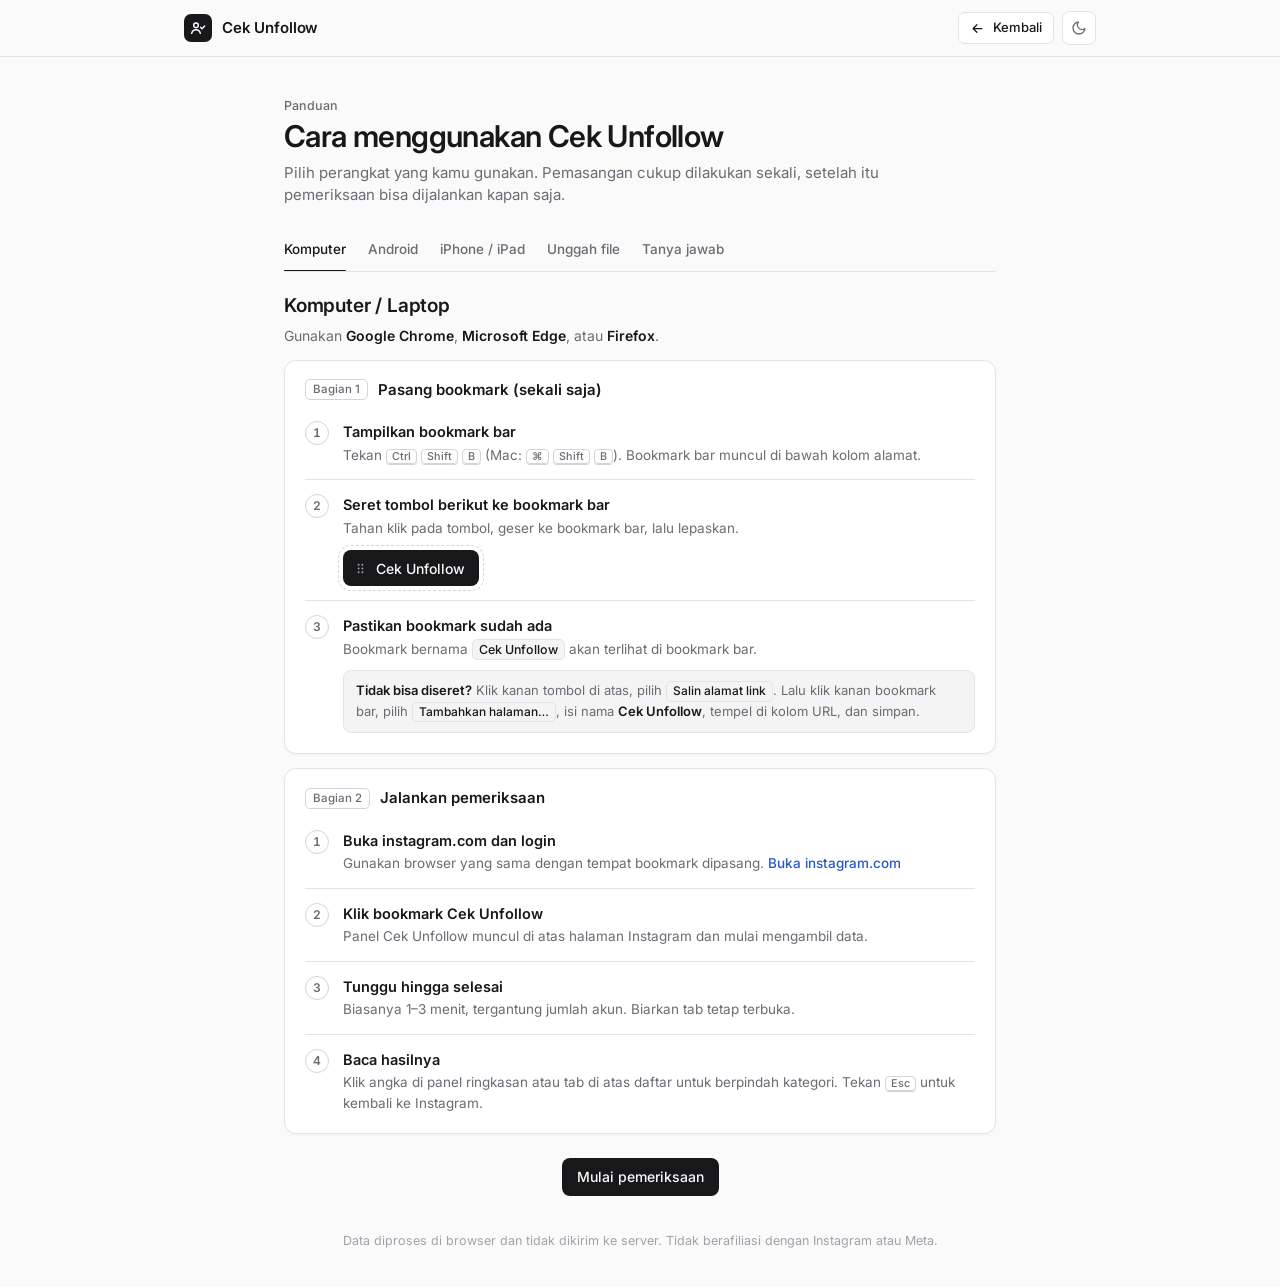
==== tutorial.html @ c87eab3e "Tambah halaman panduan untuk komputer, Android, iPhone, dan tanya jawab" ====
<!doctype html>
<html lang="id">
<head>
  <meta charset="utf-8">
  <meta name="viewport" content="width=device-width, initial-scale=1">
  <title>Panduan Cek Unfollow</title>
  <meta name="description" content="Panduan langkah demi langkah memakai Cek Unfollow di komputer, Android, dan iPhone.">
  <meta name="theme-color" content="#0b0b0c">
  <link rel="icon" href="favicon.svg" type="image/svg+xml">

  <meta property="og:type" content="article">
  <meta property="og:site_name" content="Cek Unfollow">
  <meta property="og:title" content="Panduan Cek Unfollow: komputer, Android, dan iPhone">
  <meta property="og:description" content="Langkah demi langkah memeriksa siapa yang tidak follow balik di Instagram.">
  <meta property="og:url" content="https://haidarhafiz21.github.io/cek-unfollow/tutorial.html">
  <meta property="og:image" content="https://haidarhafiz21.github.io/cek-unfollow/og.png">
  <meta name="twitter:card" content="summary_large_image">

  <link rel="preconnect" href="https://fonts.googleapis.com">
  <link rel="preconnect" href="https://fonts.gstatic.com" crossorigin>
  <link href="https://fonts.googleapis.com/css2?family=Inter:wght@400;500;600&display=swap" rel="stylesheet">
  <link rel="stylesheet" href="styles.css">
  <script src="cekunfollow.js" defer></script>
  <script src="tutorial.js" defer></script>
</head>
<body>
  <header class="topbar">
    <div class="container topbar-inner">
      <a class="brand" href="./">
        <span class="brand-mark" aria-hidden="true">
          <svg viewBox="0 0 24 24" fill="none" stroke="currentColor" stroke-width="2.2" stroke-linecap="round" stroke-linejoin="round"><circle cx="9" cy="8" r="3.5"/><path d="M2.5 20c.8-3.6 3.3-5.5 6.5-5.5s5.7 1.9 6.5 5.5"/><path d="M16 11l2 2 4-4"/></svg>
        </span>
        <span>Cek Unfollow</span>
      </a>
      <div class="topbar-actions">
        <a class="btn ghost sm" href="./">
          <svg viewBox="0 0 24 24" fill="none" stroke="currentColor" stroke-width="2" stroke-linecap="round" stroke-linejoin="round"><path d="M19 12H5M11 6l-6 6 6 6"/></svg>
          <span>Kembali</span>
        </a>
        <button id="themeBtn" class="icon-btn" aria-label="Ganti tema terang/gelap" title="Ganti tema">
          <svg class="icon-moon" viewBox="0 0 24 24" fill="none" stroke="currentColor" stroke-width="2" stroke-linecap="round" stroke-linejoin="round"><path d="M21 12.8A9 9 0 1 1 11.2 3a7 7 0 0 0 9.8 9.8z"/></svg>
          <svg class="icon-sun" viewBox="0 0 24 24" fill="none" stroke="currentColor" stroke-width="2" stroke-linecap="round" stroke-linejoin="round"><circle cx="12" cy="12" r="4"/><path d="M12 2v2M12 20v2M4.9 4.9l1.4 1.4M17.7 17.7l1.4 1.4M2 12h2M20 12h2M4.9 19.1l1.4-1.4M17.7 6.3l1.4-1.4"/></svg>
        </button>
      </div>
    </div>
  </header>

  <main class="container doc">
    <div class="doc-head">
      <p class="eyebrow">Panduan</p>
      <h1>Cara menggunakan Cek Unfollow</h1>
      <p class="lead">Pilih perangkat yang kamu gunakan. Pemasangan cukup dilakukan sekali, setelah itu pemeriksaan bisa dijalankan kapan saja.</p>
    </div>

    <nav class="doc-tabs" role="tablist" aria-label="Pilih perangkat">
      <a href="#komputer" class="doc-tab" data-tab="komputer" role="tab">Komputer</a>
      <a href="#android" class="doc-tab" data-tab="android" role="tab">Android</a>
      <a href="#iphone" class="doc-tab" data-tab="iphone" role="tab">iPhone / iPad</a>
      <a href="#file" class="doc-tab" data-tab="file" role="tab">Unggah file</a>
      <a href="#faq" class="doc-tab" data-tab="faq" role="tab">Tanya jawab</a>
    </nav>

    <!-- ================= KOMPUTER ================= -->
    <section class="doc-section" id="sec-komputer" data-sec="komputer">
      <div class="doc-intro">
        <h2>Komputer / Laptop</h2>
        <p>Gunakan <b>Google Chrome</b>, <b>Microsoft Edge</b>, atau <b>Firefox</b>.</p>
      </div>

      <div class="card doc-card">
        <h3><span class="tag-step">Bagian 1</span> Pasang bookmark (sekali saja)</h3>
        <ol class="doc-steps">
          <li>
            <strong>Tampilkan bookmark bar</strong>
            <p>Tekan <kbd>Ctrl</kbd> <kbd>Shift</kbd> <kbd>B</kbd> (Mac: <kbd>⌘</kbd> <kbd>Shift</kbd> <kbd>B</kbd>). Bookmark bar muncul di bawah kolom alamat.</p>
          </li>
          <li>
            <strong>Seret tombol berikut ke bookmark bar</strong>
            <p>Tahan klik pada tombol, geser ke bookmark bar, lalu lepaskan.</p>
            <a id="bookmarklet" class="bm-btn" href="#" title="Seret ke bookmark bar">
              <svg viewBox="0 0 24 24" fill="currentColor" aria-hidden="true"><circle cx="9" cy="6" r="1.6"/><circle cx="15" cy="6" r="1.6"/><circle cx="9" cy="12" r="1.6"/><circle cx="15" cy="12" r="1.6"/><circle cx="9" cy="18" r="1.6"/><circle cx="15" cy="18" r="1.6"/></svg>
              Cek Unfollow
            </a>
          </li>
          <li>
            <strong>Pastikan bookmark sudah ada</strong>
            <p>Bookmark bernama <span class="ui">Cek Unfollow</span> akan terlihat di bookmark bar.</p>
            <div class="tip"><b>Tidak bisa diseret?</b> Klik kanan tombol di atas, pilih <span class="ui">Salin alamat link</span>. Lalu klik kanan bookmark bar, pilih <span class="ui">Tambahkan halaman…</span>, isi nama <b>Cek Unfollow</b>, tempel di kolom URL, dan simpan.</div>
          </li>
        </ol>
      </div>

      <div class="card doc-card">
        <h3><span class="tag-step">Bagian 2</span> Jalankan pemeriksaan</h3>
        <ol class="doc-steps">
          <li>
            <strong>Buka instagram.com dan login</strong>
            <p>Gunakan browser yang sama dengan tempat bookmark dipasang. <a class="inline-link" href="https://www.instagram.com/" target="_blank" rel="noopener">Buka instagram.com</a></p>
          </li>
          <li>
            <strong>Klik bookmark Cek Unfollow</strong>
            <p>Panel Cek Unfollow muncul di atas halaman Instagram dan mulai mengambil data.</p>
          </li>
          <li>
            <strong>Tunggu hingga selesai</strong>
            <p>Biasanya 1–3 menit, tergantung jumlah akun. Biarkan tab tetap terbuka.</p>
          </li>
          <li>
            <strong>Baca hasilnya</strong>
            <p>Klik angka di panel ringkasan atau tab di atas daftar untuk berpindah kategori. Tekan <kbd>Esc</kbd> untuk kembali ke Instagram.</p>
          </li>
        </ol>
      </div>
    </section>

    <!-- ================= ANDROID ================= -->
    <section class="doc-section" id="sec-android" data-sec="android" hidden>
      <div class="doc-intro">
        <h2>Android</h2>
        <p>Gunakan browser <b>Google Chrome</b>. Cara ini tidak dapat dijalankan dari aplikasi Instagram.</p>
      </div>

      <div class="card doc-card">
        <h3><span class="tag-step">Bagian 1</span> Pasang bookmark (sekali saja)</h3>
        <ol class="doc-steps">
          <li>
            <strong>Buka halaman ini di Chrome</strong>
            <p>Jika halaman dibuka dari WhatsApp atau Instagram, ketuk <span class="ui">⋮</span> lalu <span class="ui">Buka di Chrome</span>.</p>
          </li>
          <li>
            <strong>Salin kode bookmark</strong>
            <p>Ketuk tombol berikut. Kode akan tersalin otomatis.</p>
            <button class="btn primary sm copy-bm">Salin kode bookmark</button>
          </li>
          <li>
            <strong>Simpan halaman ini sebagai bookmark</strong>
            <p>Ketuk <span class="ui">⋮</span> di pojok kanan atas, lalu ketuk ikon bintang <span class="ui">☆</span>.</p>
          </li>
          <li>
            <strong>Buka pengaturan bookmark</strong>
            <p>Di bagian bawah layar muncul notifikasi <i>Bookmark disimpan</i>. Ketuk <span class="ui">Edit</span>.</p>
            <div class="tip"><b>Notifikasi terlewat?</b> Ketuk <span class="ui">⋮</span>, pilih <span class="ui">Bookmark</span>, cari bookmark tersebut, tekan lama, lalu pilih <span class="ui">Edit</span>.</div>
          </li>
          <li>
            <strong>Ubah nama dan alamat</strong>
            <p>Ganti <b>Nama</b> menjadi <span class="ui">Cek Unfollow</span>. Hapus seluruh isi kolom <b>URL</b>, tekan lama, lalu pilih <span class="ui">Tempel</span>.</p>
          </li>
          <li>
            <strong>Simpan</strong>
            <p>Ketuk tombol kembali <span class="ui">←</span>. Perubahan tersimpan otomatis.</p>
          </li>
        </ol>
      </div>

      <div class="card doc-card">
        <h3><span class="tag-step">Bagian 2</span> Jalankan pemeriksaan</h3>
        <ol class="doc-steps">
          <li>
            <strong>Buka instagram.com di Chrome dan login</strong>
            <p>Jika diminta membuka aplikasi, pilih tetap di browser. <a class="inline-link" href="https://www.instagram.com/" target="_blank" rel="noopener">Buka instagram.com</a></p>
          </li>
          <li>
            <strong>Ketik nama bookmark di kolom alamat</strong>
            <p>Ketuk kolom alamat, lalu ketik <span class="ui">Cek Unfollow</span>.</p>
          </li>
          <li>
            <strong>Ketuk bookmark pada daftar saran</strong>
            <p>Pilih saran yang memiliki ikon bintang <span class="ui">☆</span>.</p>
            <div class="tip warn"><b>Jangan tekan Enter.</b> Menekan Enter akan membuka pencarian Google, bukan menjalankan bookmark.</div>
          </li>
          <li>
            <strong>Tunggu hingga selesai</strong>
            <p>Biasanya 1–3 menit. Jangan berpindah aplikasi agar proses tidak terhenti.</p>
          </li>
        </ol>
      </div>
    </section>

    <!-- ================= IPHONE ================= -->
    <section class="doc-section" id="sec-iphone" data-sec="iphone" hidden>
      <div class="doc-intro">
        <h2>iPhone / iPad</h2>
        <p>Gunakan browser <b>Safari</b>. Cara ini tidak dapat dijalankan dari aplikasi Instagram.</p>
      </div>

      <div class="card doc-card">
        <h3><span class="tag-step">Bagian 1</span> Pasang penanda (sekali saja)</h3>
        <ol class="doc-steps">
          <li>
            <strong>Buka halaman ini di Safari</strong>
            <p>Jika halaman dibuka dari WhatsApp atau Instagram, pilih <span class="ui">Buka di Safari</span>.</p>
          </li>
          <li>
            <strong>Salin kode bookmark</strong>
            <p>Ketuk tombol berikut. Kode akan tersalin otomatis.</p>
            <button class="btn primary sm copy-bm">Salin kode bookmark</button>
          </li>
          <li>
            <strong>Simpan halaman ini sebagai penanda</strong>
            <p>Ketuk ikon <span class="ui">Bagikan</span> (kotak dengan panah ke atas), pilih <span class="ui">Tambah Penanda</span>, lalu ketuk <span class="ui">Simpan</span>.</p>
          </li>
          <li>
            <strong>Buka daftar penanda</strong>
            <p>Ketuk ikon buku <span class="ui">Penanda</span>. Pada iOS terbaru, ikon ini ada di menu <span class="ui">⋯</span>.</p>
          </li>
          <li>
            <strong>Edit penanda</strong>
            <p>Ketuk <span class="ui">Edit</span> di pojok bawah, lalu ketuk penanda yang baru disimpan.</p>
          </li>
          <li>
            <strong>Ubah judul dan alamat</strong>
            <p>Ganti judul menjadi <span class="ui">Cek Unfollow</span>. Hapus alamatnya dengan tombol <span class="ui">ⓧ</span>, tekan lama kolom alamat, lalu pilih <span class="ui">Tempel</span>.</p>
          </li>
          <li>
            <strong>Simpan</strong>
            <p>Ketuk <span class="ui">Selesai</span>.</p>
          </li>
        </ol>
      </div>

      <div class="card doc-card">
        <h3><span class="tag-step">Bagian 2</span> Jalankan pemeriksaan</h3>
        <ol class="doc-steps">
          <li>
            <strong>Buka instagram.com di Safari dan login</strong>
            <p>Jika diminta membuka aplikasi, pilih tetap di browser. <a class="inline-link" href="https://www.instagram.com/" target="_blank" rel="noopener">Buka instagram.com</a></p>
          </li>
          <li>
            <strong>Buka Penanda dan ketuk Cek Unfollow</strong>
            <p>Panel Cek Unfollow muncul di atas halaman Instagram dan mulai mengambil data.</p>
          </li>
          <li>
            <strong>Tunggu hingga selesai</strong>
            <p>Biasanya 1–3 menit. Jangan berpindah aplikasi agar proses tidak terhenti.</p>
          </li>
        </ol>
      </div>
    </section>

    <!-- ================= UNGGAH FILE ================= -->
    <section class="doc-section" id="sec-file" data-sec="file" hidden>
      <div class="doc-intro">
        <h2>Unggah file ekspor Instagram</h2>
        <p>Cara resmi dari Instagram dan dapat dipakai di semua perangkat, termasuk HP. Prosesnya lebih lama karena perlu menunggu file dari Instagram.</p>
      </div>

      <div class="card doc-card">
        <h3><span class="tag-step">Bagian 1</span> Minta data dari Instagram</h3>
        <ol class="doc-steps">
          <li>
            <strong>Buka Pusat Akun</strong>
            <p>Di aplikasi Instagram: <span class="ui">Profil</span> → menu <span class="ui">☰</span> → <span class="ui">Pusat Akun</span>.</p>
          </li>
          <li>
            <strong>Pilih ekspor informasi</strong>
            <p><span class="ui">Informasi dan izin Anda</span> → <span class="ui">Ekspor informasi Anda</span> → <span class="ui">Buat ekspor</span>, lalu pilih akun.</p>
          </li>
          <li>
            <strong>Ekspor ke perangkat</strong>
            <p>Pilih <span class="ui">Ekspor ke perangkat</span>.</p>
          </li>
          <li>
            <strong>Atur isi ekspor</strong>
            <p>Di <span class="ui">Sesuaikan informasi</span>, pilih hanya <b>Pengikut dan mengikuti</b>. Atur <b>Rentang tanggal</b> ke <span class="ui">Sepanjang waktu</span> dan <b>Format</b> ke <span class="ui">JSON</span>.</p>
            <div class="tip warn"><b>Format harus JSON.</b> Jika memilih HTML, file tetap dapat dibaca, tetapi tanggal mengikuti mungkin tidak tampil.</div>
          </li>
          <li>
            <strong>Mulai ekspor</strong>
            <p>Ketuk <span class="ui">Mulai ekspor</span>. Instagram akan mengirim notifikasi atau email saat file siap, biasanya dalam beberapa menit hingga beberapa jam.</p>
          </li>
          <li>
            <strong>Unduh file</strong>
            <p>Buka notifikasi atau email tersebut, lalu unduh file ZIP-nya.</p>
          </li>
        </ol>
      </div>

      <div class="card doc-card">
        <h3><span class="tag-step">Bagian 2</span> Unggah ke Cek Unfollow</h3>
        <ol class="doc-steps">
          <li>
            <strong>Buka halaman Cek Unfollow</strong>
            <p><a class="inline-link" href="./">Buka halaman utama</a>, lalu pilih tab <span class="ui">Unggah file</span>.</p>
          </li>
          <li>
            <strong>Pilih file ZIP</strong>
            <p>Ketuk area unggah dan pilih file ZIP yang sudah diunduh. File tidak perlu diekstrak.</p>
          </li>
          <li>
            <strong>Hasil langsung tampil</strong>
            <p>Simpan file ekspor berikutnya di lain waktu dan unggah kembali untuk melihat siapa yang berhenti mengikuti.</p>
          </li>
        </ol>
      </div>
    </section>

    <!-- ================= TANYA JAWAB ================= -->
    <section class="doc-section" id="sec-faq" data-sec="faq" hidden>
      <div class="doc-intro">
        <h2>Tanya jawab</h2>
        <p>Masalah yang sering ditemui dan cara mengatasinya.</p>
      </div>

      <div class="card faq">
        <details>
          <summary>Apakah aman? Apakah password saya diminta?</summary>
          <p>Password tidak pernah diminta. Script berjalan di browser kamu sendiri menggunakan sesi Instagram yang sudah login, dan tidak mengirim data ke server lain. Kode sumbernya terbuka dan dapat diperiksa di <a class="inline-link" href="https://github.com/haidarhafiz21/cek-unfollow" target="_blank" rel="noopener">GitHub</a>.</p>
        </details>
        <details>
          <summary>Muncul pesan "Belum login"</summary>
          <p>Login terlebih dahulu ke instagram.com di browser yang sama, lalu jalankan bookmark kembali. Login di aplikasi Instagram tidak berlaku untuk browser.</p>
        </details>
        <details>
          <summary>Muncul pesan "Instagram membatasi permintaan"</summary>
          <p>Instagram membatasi sementara karena terlalu banyak permintaan. Tunggu sekitar 1–2 jam sebelum mencoba lagi. Gunakan pemeriksaan secukupnya, maksimal 1–2 kali sehari.</p>
        </details>
        <details>
          <summary>Bookmark tidak muncul saat mengetik di Android</summary>
          <p>Pastikan nama bookmark sudah diubah menjadi <b>Cek Unfollow</b>. Coba ketik sebagian saja, misalnya <b>Cek Un</b>, lalu gulir daftar saran untuk mencari item berikon bintang.</p>
        </details>
        <details>
          <summary>Kode tidak bisa ditempel atau bookmark tidak tersimpan</summary>
          <p>Beberapa browser di HP membatasi panjang alamat bookmark. Jika langkah pemasangan tidak berhasil, gunakan cara <a class="inline-link" href="#file">Unggah file</a> yang dapat dipakai di semua perangkat.</p>
        </details>
        <details>
          <summary>Tidak terjadi apa-apa saat bookmark diklik</summary>
          <p>Pastikan halaman yang sedang terbuka adalah instagram.com. Jika bookmark dipasang sebelum pembaruan terakhir, hapus bookmark lama lalu pasang ulang dari halaman ini.</p>
        </details>
        <details>
          <summary>Kenapa daftar "Berhenti mengikuti" masih kosong?</summary>
          <p>Daftar ini terisi mulai pemeriksaan kedua. Hasil setiap pemeriksaan disimpan di browser, lalu dibandingkan dengan pemeriksaan berikutnya. Gunakan browser yang sama setiap kali memeriksa.</p>
        </details>
        <details>
          <summary>Bisakah dijalankan dari aplikasi Instagram?</summary>
          <p>Tidak. Aplikasi Instagram tidak mendukung bookmark. Gunakan instagram.com di Chrome atau Safari, atau gunakan cara Unggah file.</p>
        </details>
        <details>
          <summary>Jumlah akun di hasil sedikit berbeda dengan di profil</summary>
          <p>Instagram terkadang tidak mengirim seluruh daftar, dan akun yang dinonaktifkan tidak ikut terhitung. Jika selisihnya besar, jalankan Cek ulang beberapa saat kemudian.</p>
        </details>
      </div>
    </section>

    <div class="doc-foot">
      <a class="btn primary" href="./">Mulai pemeriksaan</a>
    </div>
  </main>

  <footer class="footer container">
    <p>Data diproses di browser dan tidak dikirim ke server. Tidak berafiliasi dengan Instagram atau Meta.</p>
  </footer>

  <div id="toast" class="toast" role="status" aria-live="polite"></div>
</body>
</html>
---- styles.css ----
/* ============ Tokens ============ */
:root {
  --bg: #fafafa;
  --surface: #ffffff;
  --surface-2: #f4f4f5;
  --surface-3: #e9e9ec;
  --text: #18181b;
  --muted: #6b6b74;
  --faint: #a1a1aa;
  --border: #e4e4e7;
  --border-strong: #d4d4d8;
  --shadow: 0 1px 2px rgba(16, 16, 20, .04);

  --primary: #18181b;
  --primary-hover: #2e2e33;
  --primary-fg: #fafafa;
  --link: #2459c9;
  --focus: #2459c9;
  --focus-ring: rgba(36, 89, 201, .18);

  --red: #c53030;    --red-bg: rgba(197, 48, 48, .08);
  --green: #1f7a4d;  --green-bg: rgba(31, 122, 77, .09);
  --blue: #2459c9;   --blue-bg: rgba(36, 89, 201, .08);
  --amber: #a15c07;  --amber-bg: rgba(161, 92, 7, .09);

  --av-s: 22%; --av-l: 91%; --av-fg: 32%;
  color-scheme: light;
}

@media (prefers-color-scheme: dark) {
  :root:not([data-theme="light"]) {
    --bg: #0b0b0c;
    --surface: #131315;
    --surface-2: #1b1b1e;
    --surface-3: #26262a;
    --text: #ececee;
    --muted: #9a9aa3;
    --faint: #66666e;
    --border: #26262a;
    --border-strong: #35353a;
    --shadow: none;
    --primary: #ececee;
    --primary-hover: #d6d6da;
    --primary-fg: #131315;
    --link: #7ea3ee;
    --focus: #7ea3ee;
    --focus-ring: rgba(126, 163, 238, .22);
    --red: #e57373;    --red-bg: rgba(229, 115, 115, .1);
    --green: #5fbf8a;  --green-bg: rgba(95, 191, 138, .1);
    --blue: #7ea3ee;   --blue-bg: rgba(126, 163, 238, .1);
    --amber: #d9a24a;  --amber-bg: rgba(217, 162, 74, .1);
    --av-s: 14%; --av-l: 22%; --av-fg: 78%;
    color-scheme: dark;
  }
}
:root[data-theme="dark"] {
  --bg: #0b0b0c;
  --surface: #131315;
  --surface-2: #1b1b1e;
  --surface-3: #26262a;
  --text: #ececee;
  --muted: #9a9aa3;
  --faint: #66666e;
  --border: #26262a;
  --border-strong: #35353a;
  --shadow: none;
  --primary: #ececee;
  --primary-hover: #d6d6da;
  --primary-fg: #131315;
  --link: #7ea3ee;
  --focus: #7ea3ee;
  --focus-ring: rgba(126, 163, 238, .22);
  --red: #e57373;    --red-bg: rgba(229, 115, 115, .1);
  --green: #5fbf8a;  --green-bg: rgba(95, 191, 138, .1);
  --blue: #7ea3ee;   --blue-bg: rgba(126, 163, 238, .1);
  --amber: #d9a24a;  --amber-bg: rgba(217, 162, 74, .1);
  --av-s: 14%; --av-l: 22%; --av-fg: 78%;
  color-scheme: dark;
}

/* ============ Base ============ */
*, *::before, *::after { box-sizing: border-box; }
html { -webkit-text-size-adjust: 100%; }
body {
  margin: 0;
  min-height: 100vh;
  background: var(--bg);
  color: var(--text);
  font-family: "Inter", ui-sans-serif, system-ui, -apple-system, "Segoe UI", Roboto, sans-serif;
  font-size: 14px;
  line-height: 1.5;
  -webkit-font-smoothing: antialiased;
  overflow-x: hidden;
}
svg { display: block; }
button, input, select, textarea { font: inherit; color: inherit; }
button { cursor: pointer; }
a { color: inherit; }
[hidden] { display: none !important; }
code {
  font-family: ui-monospace, SFMono-Regular, Menlo, Consolas, monospace;
  font-size: .85em;
  background: var(--surface-2);
  border: 1px solid var(--border);
  padding: .05em .35em;
  border-radius: 4px;
}
kbd {
  font-family: inherit; font-size: .8em; font-weight: 500;
  padding: 0 5px; border-radius: 4px;
  background: var(--surface); border: 1px solid var(--border-strong);
  box-shadow: 0 1px 0 var(--border-strong);
}
:focus-visible { outline: 2px solid var(--focus); outline-offset: 2px; }

.container { width: 100%; max-width: 960px; margin: 0 auto; padding: 0 16px; }
@media (min-width: 640px) { .container { padding: 0 24px; } }
.muted { color: var(--muted); }

/* ============ Topbar ============ */
.topbar {
  position: sticky; top: 0; z-index: 20;
  background: var(--bg);
  border-bottom: 1px solid var(--border);
}
.topbar-inner { display: flex; align-items: center; justify-content: space-between; height: 56px; }
.brand { display: flex; align-items: center; gap: 10px; text-decoration: none; font-weight: 600; font-size: 15px; letter-spacing: -.01em; }
.brand-mark {
  width: 28px; height: 28px; border-radius: 7px;
  display: grid; place-items: center;
  background: var(--primary); color: var(--primary-fg);
}
.brand-mark svg { width: 16px; height: 16px; }
.topbar-actions { display: flex; align-items: center; gap: 8px; }

.icon-btn {
  width: 34px; height: 34px; border-radius: 8px;
  display: grid; place-items: center;
  border: 1px solid var(--border); background: var(--surface); color: var(--muted);
  transition: color .15s, border-color .15s;
}
.icon-btn:hover { color: var(--text); border-color: var(--border-strong); }
.icon-btn svg { width: 16px; height: 16px; }
.icon-sun { display: none; }
:root[data-theme="dark"] .icon-sun { display: block; }
:root[data-theme="dark"] .icon-moon { display: none; }
@media (prefers-color-scheme: dark) {
  :root:not([data-theme="light"]) .icon-sun { display: block; }
  :root:not([data-theme="light"]) .icon-moon { display: none; }
}

/* ============ Buttons ============ */
.btn {
  display: inline-flex; align-items: center; justify-content: center; gap: 8px;
  height: 38px; padding: 0 14px; border-radius: 8px;
  border: 1px solid transparent; font-weight: 500; font-size: 14px;
  white-space: nowrap; text-decoration: none;
  transition: background-color .15s, border-color .15s, color .15s;
}
.btn svg { width: 16px; height: 16px; flex: none; }
.btn.sm { height: 32px; padding: 0 11px; font-size: 13px; border-radius: 7px; }
.btn.sm svg { width: 15px; height: 15px; }
.btn.block { width: 100%; }
.btn.primary { background: var(--primary); color: var(--primary-fg); }
.btn.primary:hover { background: var(--primary-hover); }
.btn.ghost { background: var(--surface); border-color: var(--border); color: var(--text); }
.btn.ghost:hover { background: var(--surface-2); border-color: var(--border-strong); }
.link-btn { background: none; border: 0; padding: 0; font-weight: 500; color: var(--link); }
.link-btn:hover { text-decoration: underline; text-underline-offset: 3px; }

/* ============ Card ============ */
.card {
  background: var(--surface);
  border: 1px solid var(--border);
  border-radius: 12px;
  box-shadow: var(--shadow);
}
.view { animation: fade .2s ease both; }
@keyframes fade { from { opacity: 0; } to { opacity: 1; } }

/* ============ Landing ============ */
.hero { max-width: 600px; margin: 56px auto 28px; text-align: center; }
.hero h1 {
  font-size: clamp(26px, 4.4vw, 34px);
  line-height: 1.2; letter-spacing: -.025em; font-weight: 600;
  margin: 0 0 10px;
}
.lead { margin: 0 auto; max-width: 520px; color: var(--muted); font-size: 15px; }

.panel { max-width: 600px; margin: 0 auto; padding: 20px; }
@media (max-width: 480px) { .panel { padding: 16px; } }

.seg {
  position: relative; display: grid; grid-template-columns: repeat(3, 1fr);
  padding: 3px; margin-bottom: 18px;
  background: var(--surface-2); border: 1px solid var(--border); border-radius: 9px;
}
.seg-btn {
  position: relative; z-index: 1;
  height: 30px; border: 0; background: none; border-radius: 6px;
  font-size: 13.5px; font-weight: 500; color: var(--muted);
  transition: color .15s;
}
.seg-btn:hover, .seg-btn.active { color: var(--text); }
.seg-indicator {
  position: absolute; top: 3px; bottom: 3px; left: 3px; width: calc((100% - 6px) / 3);
  background: var(--surface); border-radius: 6px;
  box-shadow: 0 1px 2px rgba(0, 0, 0, .06), 0 0 0 1px var(--border);
  transition: transform .2s ease;
}
.seg[data-mode="file"] .seg-indicator { transform: translateX(100%); }
.seg[data-mode="paste"] .seg-indicator { transform: translateX(200%); }

/* Mode langsung */
.quick-steps { list-style: none; margin: 0; padding: 0; }
.quick-steps li { display: flex; gap: 14px; padding: 14px 0; border-top: 1px solid var(--border); }
.quick-steps li:first-child { border-top: 0; padding-top: 2px; }
.qs-num {
  width: 24px; height: 24px; flex: none; margin-top: 1px; border-radius: 50%;
  display: grid; place-items: center;
  border: 1px solid var(--border-strong);
  font-size: 12px; font-weight: 600; color: var(--muted);
  font-variant-numeric: tabular-nums;
}
.qs-body { display: flex; flex-direction: column; gap: 2px; min-width: 0; }
.qs-body strong { font-size: 14.5px; font-weight: 600; }
.qs-body > span { color: var(--muted); font-size: 13.5px; }
.inline-link { color: var(--link); font-weight: 500; text-decoration: none; white-space: nowrap; }
.inline-link:hover { text-decoration: underline; text-underline-offset: 3px; }
.bm-btn {
  align-self: flex-start; margin-top: 12px;
  display: inline-flex; align-items: center; gap: 8px;
  height: 36px; padding: 0 14px 0 10px; border-radius: 8px;
  background: var(--primary); color: var(--primary-fg);
  text-decoration: none; font-weight: 500; font-size: 14px;
  outline: 1px dashed var(--border-strong); outline-offset: 4px;
  cursor: grab; user-select: none;
}
.bm-btn:hover { background: var(--primary-hover); }
.bm-btn:active { cursor: grabbing; }
.bm-btn svg { width: 15px; height: 15px; opacity: .6; }

.device-tabs { display: flex; gap: 6px; flex-wrap: wrap; margin-bottom: 14px; }
.dev-btn {
  height: 28px; padding: 0 10px; border-radius: 6px;
  border: 1px solid var(--border); background: var(--surface);
  font-size: 12.5px; font-weight: 500; color: var(--muted);
  transition: color .15s, border-color .15s, background-color .15s;
}
.dev-btn:hover { color: var(--text); border-color: var(--border-strong); }
.dev-btn.active { color: var(--text); background: var(--surface-2); border-color: var(--border-strong); }
.qs-body b { color: var(--text); font-weight: 600; }
.copy-bm { align-self: flex-start; margin-top: 10px; }
.mobile-alt { margin: 12px 0 0; font-size: 13px; color: var(--muted); }
.mobile-alt .link-btn { font-size: 13px; }

.inapp {
  display: flex; gap: 10px; align-items: flex-start;
  margin: 20px 0 0; padding: 12px 14px; border-radius: 10px;
  background: var(--amber-bg); border: 1px solid var(--border);
}
.inapp svg { width: 16px; height: 16px; flex: none; color: var(--amber); margin-top: 2px; }
.inapp p { margin: 0; font-size: 13.5px; color: var(--text); }

@media (max-width: 480px) {
  #shareBtn span, #resetBtn span { display: none; }
  #shareBtn, #resetBtn { width: 34px; padding: 0; }
  .hero { margin-top: 32px; }
}

.direct-actions { display: flex; margin: 6px 0 0; padding-top: 16px; border-top: 1px solid var(--border); }
.direct-actions .btn { width: 100%; }
@media (min-width: 560px) { .direct-actions .btn { width: auto; } }

.console-alt {
  margin-top: 12px; border: 1px solid var(--border); border-radius: 8px;
  font-size: 13.5px; color: var(--muted);
}
.console-alt summary { cursor: pointer; padding: 10px 12px; font-weight: 500; color: var(--text); }
.console-alt[open] summary { border-bottom: 1px solid var(--border); }
.console-alt ol { margin: 0; padding: 12px 16px 12px 32px; display: grid; gap: 4px; }
.console-alt b { color: var(--text); font-weight: 600; }
.console-alt .btn { margin: 0 12px 12px; }

.note {
  display: flex; gap: 10px; align-items: flex-start;
  margin-top: 12px; padding: 12px; border-radius: 8px;
  background: var(--surface-2); border: 1px solid var(--border);
}
.note svg { width: 16px; height: 16px; flex: none; color: var(--muted); margin-top: 2px; }
.note p { margin: 0; font-size: 13px; color: var(--muted); }
.note b { color: var(--text); font-weight: 600; }

/* Mode file */
.dropzone {
  position: relative; display: flex; flex-direction: column; align-items: center; gap: 10px;
  text-align: center; cursor: pointer;
  padding: 32px 18px;
  border: 1px dashed var(--border-strong); border-radius: 10px;
  background: var(--surface-2);
  transition: border-color .15s, background-color .15s;
}
.dropzone:hover, .dropzone.drag { border-color: var(--focus); }
.dropzone.drag { background: var(--blue-bg); }
.dropzone input { position: absolute; inset: 0; opacity: 0; cursor: pointer; }
.dz-icon {
  width: 40px; height: 40px; border-radius: 10px;
  display: grid; place-items: center;
  background: var(--surface); border: 1px solid var(--border); color: var(--muted);
}
.dz-icon svg { width: 20px; height: 20px; }
.dz-idle, .dz-loading { display: flex; flex-direction: column; align-items: center; gap: 2px; }
.dz-idle strong, .dz-loading strong { font-size: 14.5px; font-weight: 600; }
.dz-idle > span { color: var(--muted); }
.dz-idle u { text-decoration: none; color: var(--link); font-weight: 500; }
.dz-idle small { color: var(--faint); font-size: 12.5px; margin-top: 6px; }
.dz-loading { display: none; gap: 10px; }
.dropzone.loading { pointer-events: none; }
.dropzone.loading .dz-idle, .dropzone.loading .dz-icon { display: none; }
.dropzone.loading .dz-loading { display: flex; }
.spinner {
  width: 24px; height: 24px; border-radius: 50%;
  border: 2px solid var(--surface-3); border-top-color: var(--text);
  animation: spin .8s linear infinite;
}
@keyframes spin { to { transform: rotate(360deg); } }

/* Mode tempel */
.paste-grid { display: grid; gap: 12px; }
@media (min-width: 560px) { .paste-grid { grid-template-columns: 1fr 1fr; } }
.field { display: flex; flex-direction: column; gap: 6px; }
.field-label { font-weight: 500; font-size: 13px; }
.field-label em { font-style: normal; color: var(--faint); font-weight: 400; }
textarea {
  min-height: 160px; resize: vertical;
  padding: 10px 12px; border-radius: 8px;
  border: 1px solid var(--border); background: var(--surface);
  font-family: ui-monospace, SFMono-Regular, Menlo, Consolas, monospace; font-size: 12.5px; line-height: 1.6;
}
textarea:focus { outline: none; border-color: var(--focus); box-shadow: 0 0 0 3px var(--focus-ring); }
.hint { color: var(--muted); font-size: 12.5px; margin: 8px 0 14px; }

.alert {
  margin: 14px 0 0; padding: 10px 12px; border-radius: 8px;
  background: var(--red-bg); color: var(--red); font-size: 13.5px;
}
.upload-foot {
  display: flex; flex-wrap: wrap; justify-content: center; gap: 6px;
  margin-top: 16px; font-size: 13.5px; color: var(--muted);
}

.guide { max-width: 600px; margin: 12px auto 0; overflow: hidden; }
.guide summary {
  list-style: none; display: flex; align-items: center; gap: 10px;
  padding: 14px 16px; cursor: pointer; font-weight: 500;
}
.guide summary::-webkit-details-marker { display: none; }
.guide-icon { width: 16px; height: 16px; color: var(--muted); flex: none; }
.chev { width: 16px; height: 16px; margin-left: auto; color: var(--muted); transition: transform .2s; }
.guide[open] .chev { transform: rotate(180deg); }
.guide[open] summary { border-bottom: 1px solid var(--border); }
.steps { margin: 0; padding: 4px 16px; list-style: none; counter-reset: s; }
.steps li {
  counter-increment: s; position: relative;
  padding: 10px 0 10px 32px; color: var(--muted); font-size: 13.5px;
}
.steps li + li { border-top: 1px solid var(--border); }
.steps li b { color: var(--text); font-weight: 600; }
.steps li::before {
  content: counter(s); position: absolute; left: 0; top: 10px;
  width: 20px; height: 20px; border-radius: 50%;
  display: grid; place-items: center; font-size: 11px; font-weight: 600;
  border: 1px solid var(--border-strong); color: var(--muted);
}
.guide-note {
  margin: 4px 16px 16px; padding: 10px 12px; border-radius: 8px;
  background: var(--surface-2); font-size: 13px; color: var(--muted);
}
.guide-note b { color: var(--text); font-weight: 600; }

/* ============ Hasil ============ */
.result-head { margin: 32px 0 16px; }
.eyebrow { margin: 0 0 2px; font-size: 12.5px; font-weight: 500; color: var(--muted); }
.result-head h2 { margin: 0; font-size: 24px; letter-spacing: -.02em; line-height: 1.25; font-weight: 600; }
.result-head p { margin: 4px 0 0; font-size: 13px; }

.changes { display: flex; flex-wrap: wrap; align-items: center; gap: 12px; padding: 14px 16px; margin-bottom: 12px; }
.changes-icon {
  width: 32px; height: 32px; border-radius: 8px; flex: none;
  display: grid; place-items: center;
}
.changes-icon svg { width: 16px; height: 16px; }
.changes.info .changes-icon { background: var(--surface-2); color: var(--muted); }
.changes.alert-amber .changes-icon { background: var(--amber-bg); color: var(--amber); }
.changes.ok .changes-icon { background: var(--green-bg); color: var(--green); }
.changes-body { flex: 1 1 260px; min-width: 0; }
.changes-body strong { display: block; font-size: 14px; font-weight: 600; }
.changes-body span { color: var(--muted); font-size: 13px; }
.changes-actions { display: flex; align-items: center; gap: 12px; }
.avatar-stack { display: flex; }
.avatar-stack .avatar { width: 26px; height: 26px; font-size: 10px; border: 2px solid var(--surface); margin-left: -7px; }
.avatar-stack .avatar:first-child { margin-left: 0; }

/* Panel angka */
.kpis { overflow: hidden; margin-bottom: 12px; }
.kpi-grid {
  display: grid; grid-template-columns: repeat(2, minmax(0, 1fr));
  gap: 1px; background: var(--border);
  border-bottom: 1px solid var(--border);
}
.kpi-grid > .kpi:last-child:nth-child(odd) { grid-column: 1 / -1; }
@media (min-width: 720px) {
  .kpi-grid { grid-template-columns: repeat(var(--n, 5), minmax(0, 1fr)); }
  .kpi-grid > .kpi:last-child:nth-child(odd) { grid-column: auto; }
}
.kpi {
  position: relative;
  display: flex; flex-direction: column; align-items: flex-start; justify-content: space-between; gap: 6px;
  padding: 14px 16px; border: 0; background: var(--surface); text-align: left;
  transition: background-color .15s;
}
.kpi:hover { background: var(--surface-2); }
.kpi.active { background: var(--surface-2); }
.kpi.active::after { content: ""; position: absolute; left: 0; right: 0; bottom: 0; height: 2px; background: var(--text); }
.kpi-label { display: flex; align-items: center; gap: 7px; font-size: 12.5px; color: var(--muted); font-weight: 500; line-height: 1.3; }
.kpi-num { font-size: 22px; font-weight: 600; letter-spacing: -.02em; line-height: 1.1; font-variant-numeric: tabular-nums; }
.dot { width: 7px; height: 7px; border-radius: 50%; flex: none; }
.dot.red { background: var(--red); }
.dot.green { background: var(--green); }
.dot.blue { background: var(--blue); }
.dot.amber { background: var(--amber); }

.ratio { display: flex; flex-wrap: wrap; align-items: center; gap: 8px 16px; padding: 12px 16px; }
.ratio-head { display: flex; align-items: baseline; gap: 8px; }
.ratio-label { font-size: 12.5px; color: var(--muted); font-weight: 500; }
.ratio-head strong { font-size: 14px; font-weight: 600; font-variant-numeric: tabular-nums; }
.ratio-bar { flex: 1 1 160px; height: 6px; border-radius: 99px; background: var(--surface-3); overflow: hidden; }
.ratio-bar span { display: block; height: 100%; border-radius: 99px; background: var(--green); transition: width .6s ease; }
.ratio-desc { margin: 0; font-size: 12.5px; color: var(--muted); }

/* Daftar */
.list-card { overflow: hidden; margin-bottom: 24px; scroll-margin-top: 72px; }
.tabs-wrap { border-bottom: 1px solid var(--border); }
.tabs { display: flex; gap: 2px; padding: 0 8px; overflow-x: auto; scrollbar-width: none; }
.tabs::-webkit-scrollbar { display: none; }
.tab {
  position: relative; flex: none;
  display: inline-flex; align-items: center; gap: 7px;
  border: 0; background: none; padding: 12px 10px;
  font-size: 13.5px; font-weight: 500; color: var(--muted);
  transition: color .15s;
}
.tab:hover, .tab.active { color: var(--text); }
.tab.active::after { content: ""; position: absolute; left: 8px; right: 8px; bottom: -1px; height: 2px; border-radius: 2px; background: var(--text); }
.tab .count {
  font-size: 11.5px; font-weight: 500; line-height: 18px; padding: 0 6px; border-radius: 5px;
  background: var(--surface-2); color: var(--muted); font-variant-numeric: tabular-nums;
}
.tab.active .count { background: var(--surface-3); color: var(--text); }

.toolbar { display: flex; flex-wrap: wrap; align-items: center; gap: 8px; padding: 12px 16px; }
.search {
  flex: 1 1 220px; display: flex; align-items: center; gap: 8px;
  height: 34px; padding: 0 10px; border-radius: 8px;
  border: 1px solid var(--border); background: var(--surface);
  transition: border-color .15s, box-shadow .15s;
}
.search:focus-within { border-color: var(--focus); box-shadow: 0 0 0 3px var(--focus-ring); }
.search svg { width: 15px; height: 15px; color: var(--faint); flex: none; }
.search input { flex: 1; min-width: 0; border: 0; background: none; outline: none; font-size: 13.5px; }
.toolbar-right { display: flex; gap: 8px; flex-wrap: wrap; }
.select { position: relative; display: flex; align-items: center; }
.select select {
  appearance: none; -webkit-appearance: none;
  height: 32px; padding: 0 30px 0 10px; border-radius: 7px;
  border: 1px solid var(--border); background: var(--surface);
  font-size: 13px; font-weight: 500; cursor: pointer;
}
.select select:hover { border-color: var(--border-strong); }
.select svg { position: absolute; right: 9px; width: 14px; height: 14px; pointer-events: none; color: var(--muted); }

.list-meta {
  display: flex; flex-wrap: wrap; align-items: center; gap: 6px 12px;
  padding: 0 16px 10px; font-size: 12.5px; color: var(--muted);
}
.list-meta .link-btn { font-size: 12.5px; }

.list { list-style: none; margin: 0; padding: 0; border-top: 1px solid var(--border); }
.row {
  display: flex; align-items: center; gap: 12px;
  padding: 10px 16px; border-bottom: 1px solid var(--border);
  transition: background-color .12s;
}
.row:last-child { border-bottom: 0; }
.row:hover { background: var(--surface-2); }
.row.ignored { opacity: .5; }

.avatar {
  width: 36px; height: 36px; border-radius: 50%; flex: none;
  display: grid; place-items: center;
  font-size: 12.5px; font-weight: 600; letter-spacing: .02em;
  background: hsl(var(--h) var(--av-s) var(--av-l));
  color: hsl(var(--h) 30% var(--av-fg));
}
.row-main { flex: 1; min-width: 0; }
.uname {
  display: block; font-weight: 500; font-size: 14px; text-decoration: none;
  overflow: hidden; text-overflow: ellipsis; white-space: nowrap;
}
.uname:hover { text-decoration: underline; text-underline-offset: 3px; }
.sub { display: block; font-size: 12.5px; color: var(--muted); overflow: hidden; text-overflow: ellipsis; white-space: nowrap; }

.badge { flex: none; font-size: 11.5px; font-weight: 500; padding: 2px 8px; border-radius: 5px; white-space: nowrap; }
.badge.rose   { background: var(--red-bg);   color: var(--red); }
.badge.green  { background: var(--green-bg); color: var(--green); }
.badge.indigo { background: var(--blue-bg);  color: var(--blue); }
.badge.amber  { background: var(--amber-bg); color: var(--amber); }

.row-actions { display: flex; align-items: center; gap: 6px; flex: none; }
.row-btn {
  width: 30px; height: 30px; border-radius: 7px;
  display: grid; place-items: center;
  border: 1px solid var(--border); background: var(--surface); color: var(--muted);
  text-decoration: none;
  transition: color .15s, border-color .15s;
}
.row-btn:hover { color: var(--text); border-color: var(--border-strong); }
.row-btn svg { width: 15px; height: 15px; }
.row-btn.on { color: var(--text); background: var(--surface-2); }
@media (max-width: 520px) {
  .row .badge { display: none; }
  .row { gap: 10px; padding: 10px 12px; }
}

#sentinel { height: 1px; }

.empty { text-align: center; padding: 44px 20px 48px; }
.empty-icon {
  width: 40px; height: 40px; margin: 0 auto 12px; border-radius: 10px;
  display: grid; place-items: center;
  border: 1px solid var(--border); color: var(--muted);
}
.empty-icon svg { width: 18px; height: 18px; }
.empty strong { display: block; font-size: 14.5px; font-weight: 600; margin-bottom: 2px; }
.empty span { color: var(--muted); font-size: 13.5px; }

/* ============ Footer & toast ============ */
.footer { text-align: center; padding-top: 28px; padding-bottom: 36px; }
.footer p { margin: 0; font-size: 12.5px; color: var(--faint); }

.toast {
  position: fixed; left: 50%; bottom: 24px; z-index: 50;
  transform: translate(-50%, 8px); opacity: 0; pointer-events: none;
  max-width: calc(100% - 32px);
  padding: 9px 14px; border-radius: 8px;
  background: var(--primary); color: var(--primary-fg);
  font-size: 13.5px; font-weight: 500;
  box-shadow: 0 8px 24px -8px rgba(0, 0, 0, .3);
  transition: opacity .2s, transform .2s;
}
.toast.show { opacity: 1; transform: translate(-50%, 0); }

@media (prefers-reduced-motion: reduce) {
  *, *::before, *::after { animation: none !important; transition: none !important; }
}

/* ============ Halaman panduan ============ */
.doc { max-width: 760px; }
.doc-head { margin: 40px 0 20px; }
.doc-head h1 { margin: 0 0 8px; font-size: clamp(24px, 4vw, 30px); line-height: 1.2; letter-spacing: -.02em; font-weight: 600; }
.doc-head .lead { margin: 0; max-width: 600px; }

.doc-tabs {
  position: sticky; top: 56px; z-index: 10;
  display: flex; gap: 2px; overflow-x: auto; scrollbar-width: none;
  margin: 0 -16px 20px; padding: 0 16px;
  background: var(--bg); border-bottom: 1px solid var(--border);
}
@media (min-width: 640px) { .doc-tabs { margin: 0 0 20px; padding: 0; } }
.doc-tabs::-webkit-scrollbar { display: none; }
.doc-tab {
  position: relative; flex: none; padding: 12px 10px;
  font-size: 13.5px; font-weight: 500; color: var(--muted); text-decoration: none;
  transition: color .15s;
}
.doc-tab:first-child { padding-left: 0; }
.doc-tab:hover, .doc-tab.active { color: var(--text); }
.doc-tab.active::after { content: ""; position: absolute; left: 10px; right: 10px; bottom: -1px; height: 2px; border-radius: 2px; background: var(--text); }
.doc-tab.active:first-child::after { left: 0; }

.doc-section { animation: fade .2s ease both; }
.doc-intro { margin-bottom: 14px; }
.doc-intro h2 { margin: 0 0 4px; font-size: 19px; font-weight: 600; letter-spacing: -.01em; }
.doc-intro p { margin: 0; color: var(--muted); font-size: 14px; }
.doc-intro b { color: var(--text); font-weight: 600; }

.doc-card { padding: 18px 20px 6px; margin-bottom: 14px; }
@media (max-width: 480px) { .doc-card { padding: 16px 16px 4px; } }
.doc-card h3 { display: flex; align-items: center; gap: 10px; margin: 0 0 6px; font-size: 15px; font-weight: 600; }
.tag-step {
  font-size: 11.5px; font-weight: 500; padding: 1px 7px; border-radius: 5px;
  border: 1px solid var(--border-strong); color: var(--muted);
}

.doc-steps { list-style: none; margin: 0; padding: 0; counter-reset: d; }
.doc-steps > li {
  counter-increment: d; position: relative;
  padding: 14px 0 14px 38px; border-top: 1px solid var(--border);
}
.doc-steps > li:first-child { border-top: 0; }
.doc-steps > li::before {
  content: counter(d); position: absolute; left: 0; top: 14px;
  width: 24px; height: 24px; border-radius: 50%;
  display: grid; place-items: center; font-size: 12px; font-weight: 600;
  border: 1px solid var(--border-strong); color: var(--muted);
  font-variant-numeric: tabular-nums;
}
.doc-steps strong { display: block; font-size: 14.5px; font-weight: 600; margin-bottom: 2px; }
.doc-steps p { margin: 0; color: var(--muted); font-size: 13.5px; }
.doc-steps p b { color: var(--text); font-weight: 600; }
.doc-steps .bm-btn { margin-top: 12px; }
.doc-steps .copy-bm { margin-top: 10px; }

.ui {
  display: inline-block; padding: 0 6px; border-radius: 5px;
  background: var(--surface-2); border: 1px solid var(--border);
  font-size: .92em; font-weight: 500; color: var(--text); white-space: nowrap; line-height: 1.55;
}
.tip {
  margin-top: 10px; padding: 10px 12px; border-radius: 8px;
  background: var(--surface-2); border: 1px solid var(--border);
  font-size: 13px; color: var(--muted);
}
.tip b { color: var(--text); font-weight: 600; }
.tip.warn { background: var(--amber-bg); }

.faq { overflow: hidden; }
.faq details + details { border-top: 1px solid var(--border); }
.faq summary {
  list-style: none; cursor: pointer; padding: 14px 18px;
  display: flex; align-items: center; justify-content: space-between; gap: 12px;
  font-size: 14px; font-weight: 500;
}
.faq summary::-webkit-details-marker { display: none; }
.faq summary::after {
  content: ""; width: 8px; height: 8px; flex: none; margin-right: 2px;
  border-right: 1.5px solid var(--muted); border-bottom: 1.5px solid var(--muted);
  transform: rotate(45deg); transition: transform .2s;
}
.faq details[open] summary::after { transform: rotate(-135deg); }
.faq details p { margin: 0; padding: 0 18px 16px; color: var(--muted); font-size: 13.5px; }
.faq details p b { color: var(--text); font-weight: 600; }

.doc-foot { display: flex; justify-content: center; margin: 24px 0 8px; }

.guide-link { margin-left: auto; }
.direct-actions { gap: 8px; flex-wrap: wrap; }
@media (max-width: 559px) { .direct-actions .btn { flex: 1 1 100%; } }
@media (max-width: 480px) {
  #guideBtn span { display: none; }
  #guideBtn { width: 34px; padding: 0; }
  .topbar-actions .btn.sm span:only-of-type { white-space: nowrap; }
}
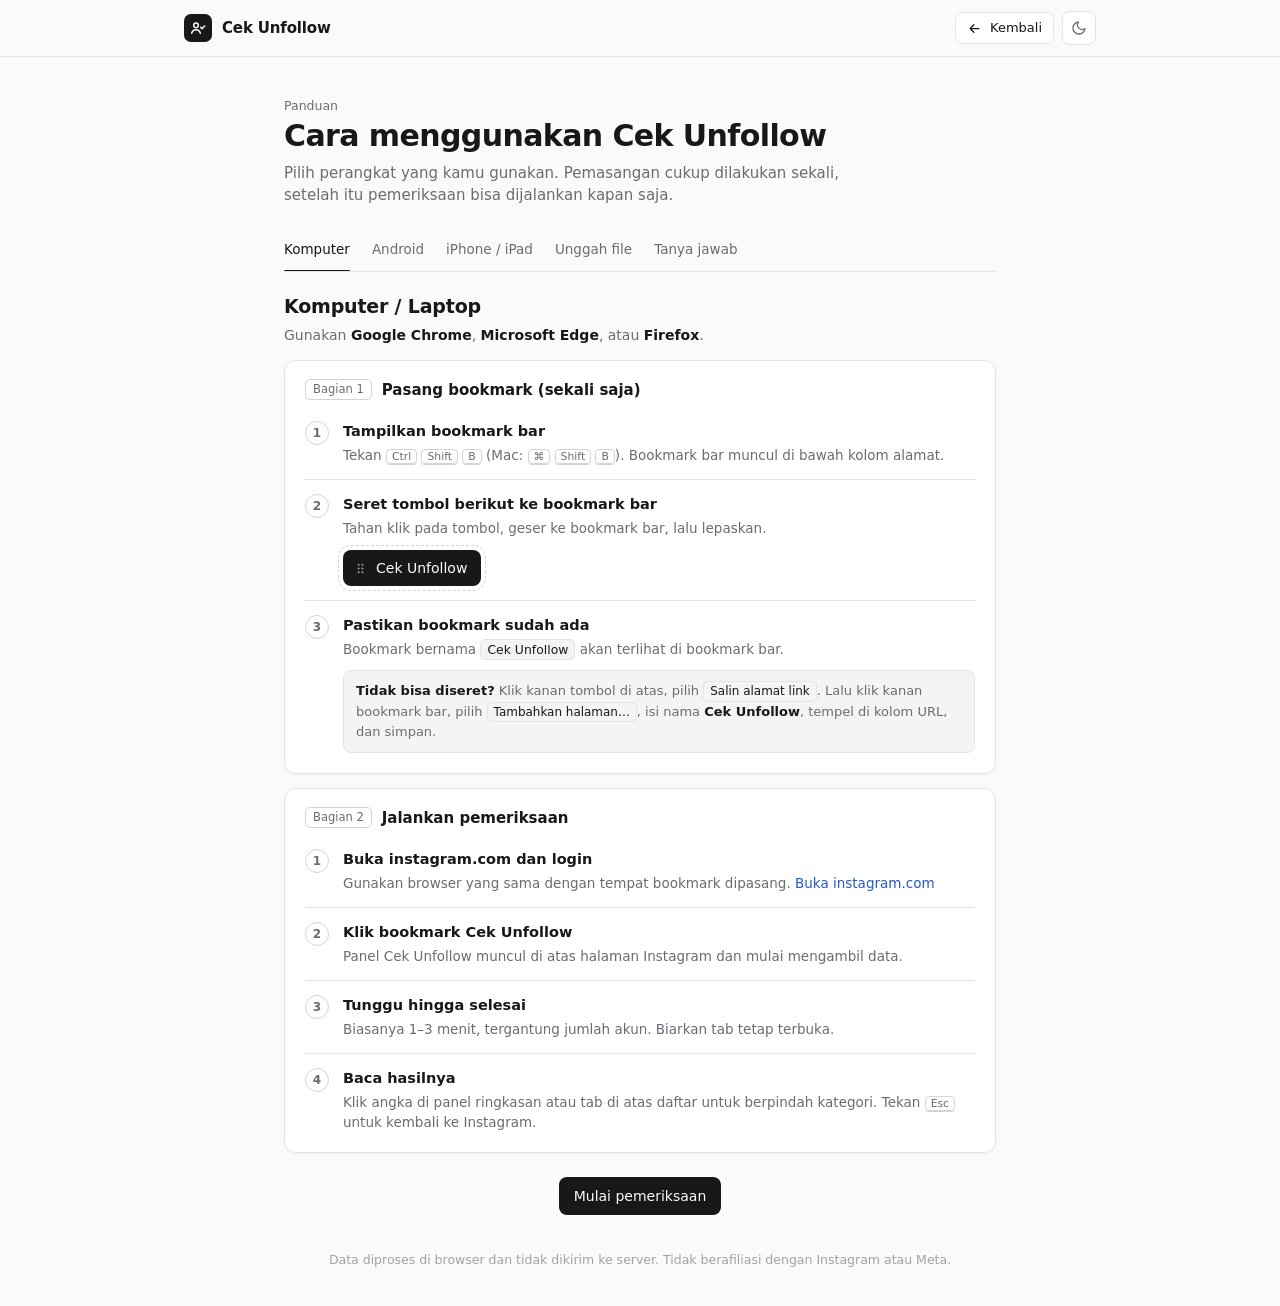
==== commit ee10e37f: "Perbaikan keamanan dan akurasi - Cegah tuduhan unfollow palsu saat data pengikut dari Instagram tida" ====
--- a/tutorial.html
+++ b/tutorial.html
@@ -16,9 +16,8 @@
   <meta property="og:image" content="https://haidarhafiz21.github.io/cek-unfollow/og.png">
   <meta name="twitter:card" content="summary_large_image">
 
-  <link rel="preconnect" href="https://fonts.googleapis.com">
-  <link rel="preconnect" href="https://fonts.gstatic.com" crossorigin>
-  <link href="https://fonts.googleapis.com/css2?family=Inter:wght@400;500;600&display=swap" rel="stylesheet">
+  <meta http-equiv="Content-Security-Policy" content="default-src 'none'; script-src 'self'; style-src 'self' 'unsafe-inline'; img-src 'self' data:; font-src 'self'; connect-src 'self'; base-uri 'none'; form-action 'none'">
+  <meta name="referrer" content="strict-origin-when-cross-origin">
   <link rel="stylesheet" href="styles.css">
   <script src="cekunfollow.js" defer></script>
   <script src="tutorial.js" defer></script>
@@ -307,6 +306,14 @@
           <p>Password tidak pernah diminta. Script berjalan di browser kamu sendiri menggunakan sesi Instagram yang sudah login, dan tidak mengirim data ke server lain. Kode sumbernya terbuka dan dapat diperiksa di <a class="inline-link" href="https://github.com/haidarhafiz21/cek-unfollow" target="_blank" rel="noopener">GitHub</a>.</p>
         </details>
         <details>
+          <summary>Bagaimana memastikan saya memakai versi asli?</summary>
+          <p>Pasang bookmark hanya dari alamat resmi <b>haidarhafiz21.github.io/cek-unfollow</b>. Jangan memasang bookmark atau menempel script yang dikirim orang lain lewat chat, karena penipu sering meniru alat seperti ini untuk membajak akun Instagram.</p>
+        </details>
+        <details>
+          <summary>Muncul pesan "Data pengikut belum lengkap" atau "Perubahan tidak wajar"</summary>
+          <p>Ini pengaman agar aplikasi tidak salah menuduh seseorang berhenti mengikuti. Jika Instagram tidak mengirim seluruh daftar pengikut, hasil pemeriksaan tersebut tidak dicatat ke riwayat. Tunggu beberapa saat lalu jalankan Cek ulang. Jika penurunannya memang nyata (misalnya akun palsu dihapus Instagram), pilih <b>Tetap simpan</b>.</p>
+        </details>
+        <details>
           <summary>Muncul pesan "Belum login"</summary>
           <p>Login terlebih dahulu ke instagram.com di browser yang sama, lalu jalankan bookmark kembali. Login di aplikasi Instagram tidak berlaku untuk browser.</p>
         </details>
--- a/styles.css
+++ b/styles.css
@@ -661,3 +661,6 @@
   #guideBtn { width: 34px; padding: 0; }
   .topbar-actions .btn.sm span:only-of-type { white-space: nowrap; }
 }
+.console-warn { margin: 0 12px 12px; padding: 10px 12px; border-radius: 8px; background: var(--red-bg); color: var(--text); font-size: 13px; }
+.console-warn b { font-weight: 600; }
+.changes-body code { font-size: .85em; }
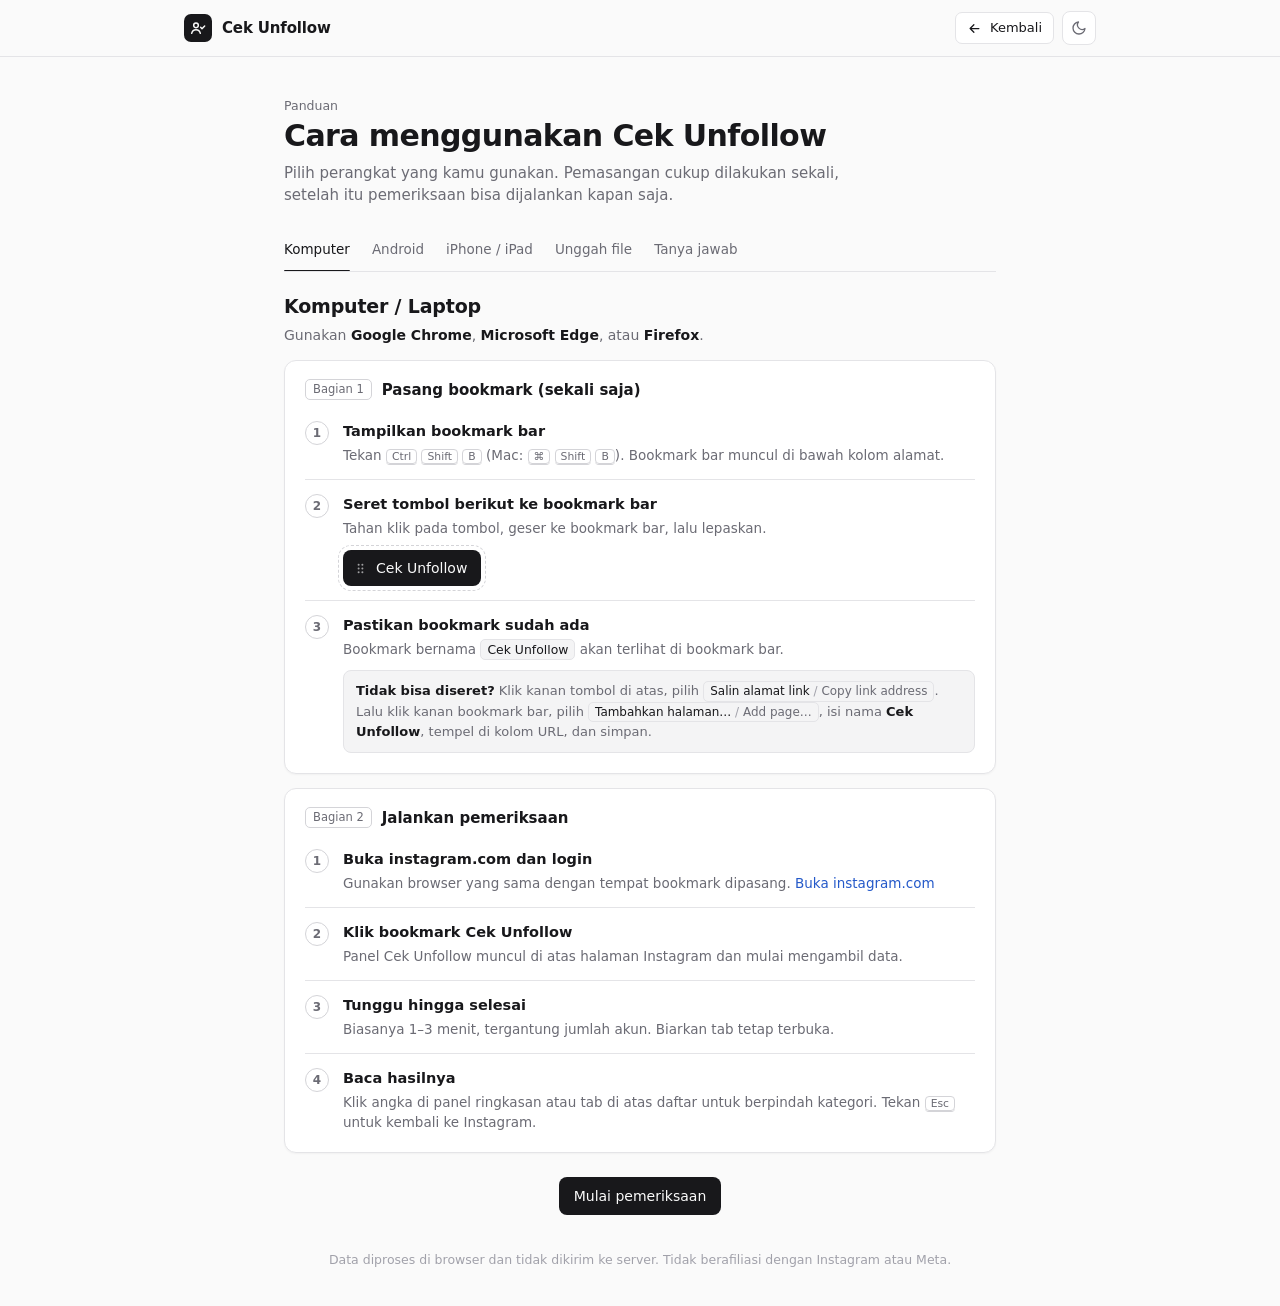
==== commit f4c41663: "Panduan HP lebih mudah: ilustrasi layar dan label tombol dua bahasa - Ilustrasi layar Chrome Android" ====
--- a/tutorial.html
+++ b/tutorial.html
@@ -84,7 +84,7 @@
           <li>
             <strong>Pastikan bookmark sudah ada</strong>
             <p>Bookmark bernama <span class="ui">Cek Unfollow</span> akan terlihat di bookmark bar.</p>
-            <div class="tip"><b>Tidak bisa diseret?</b> Klik kanan tombol di atas, pilih <span class="ui">Salin alamat link</span>. Lalu klik kanan bookmark bar, pilih <span class="ui">Tambahkan halaman…</span>, isi nama <b>Cek Unfollow</b>, tempel di kolom URL, dan simpan.</div>
+            <div class="tip"><b>Tidak bisa diseret?</b> Klik kanan tombol di atas, pilih <span class="ui">Salin alamat link<i>Copy link address</i></span>. Lalu klik kanan bookmark bar, pilih <span class="ui">Tambahkan halaman…<i>Add page…</i></span>, isi nama <b>Cek Unfollow</b>, tempel di kolom URL, dan simpan.</div>
           </li>
         </ol>
       </div>
@@ -116,60 +116,85 @@
     <section class="doc-section" id="sec-android" data-sec="android" hidden>
       <div class="doc-intro">
         <h2>Android</h2>
-        <p>Gunakan browser <b>Google Chrome</b>. Cara ini tidak dapat dijalankan dari aplikasi Instagram.</p>
-      </div>
-
-      <div class="card doc-card">
-        <h3><span class="tag-step">Bagian 1</span> Pasang bookmark (sekali saja)</h3>
-        <ol class="doc-steps">
-          <li>
-            <strong>Buka halaman ini di Chrome</strong>
-            <p>Jika halaman dibuka dari WhatsApp atau Instagram, ketuk <span class="ui">⋮</span> lalu <span class="ui">Buka di Chrome</span>.</p>
-          </li>
-          <li>
-            <strong>Salin kode bookmark</strong>
-            <p>Ketuk tombol berikut. Kode akan tersalin otomatis.</p>
+        <p>Pemasangan sekitar 2 menit dan cukup dilakukan sekali.</p>
+      </div>
+
+      <div class="prep">
+        <svg viewBox="0 0 24 24" fill="none" stroke="currentColor" stroke-width="2" stroke-linecap="round" stroke-linejoin="round"><circle cx="12" cy="12" r="9"/><path d="M12 11v5M12 7.5v.01"/></svg>
+        <p><b>Sebelum mulai:</b> buka halaman ini di aplikasi <b>Chrome</b>. Jika terbuka dari WhatsApp atau Instagram, ketuk <span class="ui">⋮</span> lalu <span class="ui">Buka di Chrome<i>Open in Chrome</i></span>.</p>
+      </div>
+
+      <div class="card doc-card">
+        <h3><span class="tag-step">Bagian 1</span> Pasang (sekali saja)</h3>
+        <ol class="doc-steps">
+          <li>
+            <strong>Salin kode</strong>
+            <p>Ketuk tombol ini.</p>
             <button class="btn primary sm copy-bm">Salin kode bookmark</button>
           </li>
           <li>
-            <strong>Simpan halaman ini sebagai bookmark</strong>
-            <p>Ketuk <span class="ui">⋮</span> di pojok kanan atas, lalu ketuk ikon bintang <span class="ui">☆</span>.</p>
-          </li>
-          <li>
-            <strong>Buka pengaturan bookmark</strong>
-            <p>Di bagian bawah layar muncul notifikasi <i>Bookmark disimpan</i>. Ketuk <span class="ui">Edit</span>.</p>
-            <div class="tip"><b>Notifikasi terlewat?</b> Ketuk <span class="ui">⋮</span>, pilih <span class="ui">Bookmark</span>, cari bookmark tersebut, tekan lama, lalu pilih <span class="ui">Edit</span>.</div>
-          </li>
-          <li>
-            <strong>Ubah nama dan alamat</strong>
-            <p>Ganti <b>Nama</b> menjadi <span class="ui">Cek Unfollow</span>. Hapus seluruh isi kolom <b>URL</b>, tekan lama, lalu pilih <span class="ui">Tempel</span>.</p>
-          </li>
-          <li>
-            <strong>Simpan</strong>
-            <p>Ketuk tombol kembali <span class="ui">←</span>. Perubahan tersimpan otomatis.</p>
-          </li>
-        </ol>
-      </div>
-
-      <div class="card doc-card">
-        <h3><span class="tag-step">Bagian 2</span> Jalankan pemeriksaan</h3>
-        <ol class="doc-steps">
-          <li>
-            <strong>Buka instagram.com di Chrome dan login</strong>
-            <p>Jika diminta membuka aplikasi, pilih tetap di browser. <a class="inline-link" href="https://www.instagram.com/" target="_blank" rel="noopener">Buka instagram.com</a></p>
-          </li>
-          <li>
-            <strong>Ketik nama bookmark di kolom alamat</strong>
-            <p>Ketuk kolom alamat, lalu ketik <span class="ui">Cek Unfollow</span>.</p>
-          </li>
-          <li>
-            <strong>Ketuk bookmark pada daftar saran</strong>
-            <p>Pilih saran yang memiliki ikon bintang <span class="ui">☆</span>.</p>
-            <div class="tip warn"><b>Jangan tekan Enter.</b> Menekan Enter akan membuka pencarian Google, bukan menjalankan bookmark.</div>
-          </li>
-          <li>
-            <strong>Tunggu hingga selesai</strong>
-            <p>Biasanya 1–3 menit. Jangan berpindah aplikasi agar proses tidak terhenti.</p>
+            <strong>Ketuk ⋮ lalu ☆</strong>
+            <p>Titik tiga ada di pojok kanan atas. Setelah menu terbuka, ketuk ikon bintang.</p>
+            <div class="mock has-menu" aria-hidden="true">
+              <div class="mock-bar">
+                <span class="mock-url">haidarhafiz21.github.io</span>
+                <span class="mock-ic hl" data-tap="1">⋮</span>
+              </div>
+              <div class="mock-body"><span></span><span></span><span></span><span></span><span></span></div>
+              <div class="mock-menu">
+                <div class="mock-icons">
+                  <span class="mock-ic">→</span><span class="mock-ic hl" data-tap="2">☆</span><span class="mock-ic">⤓</span><span class="mock-ic">ⓘ</span><span class="mock-ic">↻</span>
+                </div>
+                <div class="mock-row">Tab baru<i>New tab</i></div>
+                <div class="mock-row">Bookmark<i>Bookmarks</i></div>
+              </div>
+            </div>
+          </li>
+          <li>
+            <strong>Ketuk Edit</strong>
+            <p>Di bagian bawah layar muncul pemberitahuan. Ketuk <span class="ui">Edit</span>.</p>
+            <div class="mock" aria-hidden="true">
+              <div class="mock-body"><span></span><span></span><span></span></div>
+              <div class="mock-snack"><span>Bookmark disimpan<i>Bookmarked</i></span><b class="hl" data-tap="Ketuk">Edit</b></div>
+            </div>
+            <div class="tip"><b>Pemberitahuan sudah hilang?</b> Ketuk <span class="ui">⋮</span> → <span class="ui">Bookmark<i>Bookmarks</i></span>, tahan bookmark yang baru disimpan, lalu pilih <span class="ui">Edit</span>.</div>
+          </li>
+          <li>
+            <strong>Ganti nama dan URL</strong>
+            <p>Nama: ketik <b>Cek Unfollow</b>. URL: hapus semua isinya, tahan, lalu pilih <span class="ui">Tempel<i>Paste</i></span>.</p>
+            <div class="mock" aria-hidden="true">
+              <div class="mock-bar"><span class="mock-ic">←</span><b>Edit bookmark</b></div>
+              <div class="mock-field"><small>Nama<i>Name</i></small><div class="mock-input hl" data-tap="1. Ketik">Cek Unfollow</div></div>
+              <div class="mock-field" style="padding-bottom:16px"><small>URL</small><div class="mock-input code hl" data-tap="2. Tahan → Tempel">javascript:(function…</div></div>
+            </div>
+          </li>
+          <li>
+            <strong>Ketuk ← untuk menyimpan</strong>
+            <p>Tombol kembali di pojok kiri atas. Perubahan tersimpan otomatis.</p>
+          </li>
+        </ol>
+      </div>
+
+      <div class="card doc-card">
+        <h3><span class="tag-step">Bagian 2</span> Cara memakai</h3>
+        <ol class="doc-steps">
+          <li>
+            <strong>Buka instagram.com di Chrome</strong>
+            <p>Login seperti biasa. Jika diminta membuka aplikasi, pilih <span class="ui">Lain kali<i>Not now</i></span>. <a class="inline-link" href="https://www.instagram.com/" target="_blank" rel="noopener">Buka instagram.com</a></p>
+          </li>
+          <li>
+            <strong>Ketik "Cek Unfollow" di kolom alamat</strong>
+            <p>Lalu ketuk hasil yang memiliki ikon bintang <span class="ui">☆</span>.</p>
+            <div class="mock" aria-hidden="true">
+              <div class="mock-bar"><span class="mock-url typed">Cek Unf<span class="caret"></span></span></div>
+              <div class="mock-row"><span class="mock-ic" style="font-size:13px">⌕</span><span>cek unfollow<small>Penelusuran Google<i>Google Search</i></small></span></div>
+              <div class="mock-row hl" data-tap="Ketuk ini"><span class="mock-ic">☆</span><span><b>Cek Unfollow</b><small>javascript:(function…</small></span></div>
+            </div>
+            <div class="tip warn"><b>Jangan tekan Enter.</b> Menekan Enter akan membuka pencarian Google.</div>
+          </li>
+          <li>
+            <strong>Tunggu 1–3 menit</strong>
+            <p>Hasil muncul di atas halaman Instagram. Jangan pindah ke aplikasi lain selama proses berjalan.</p>
           </li>
         </ol>
       </div>
@@ -179,58 +204,91 @@
     <section class="doc-section" id="sec-iphone" data-sec="iphone" hidden>
       <div class="doc-intro">
         <h2>iPhone / iPad</h2>
-        <p>Gunakan browser <b>Safari</b>. Cara ini tidak dapat dijalankan dari aplikasi Instagram.</p>
-      </div>
-
-      <div class="card doc-card">
-        <h3><span class="tag-step">Bagian 1</span> Pasang penanda (sekali saja)</h3>
-        <ol class="doc-steps">
-          <li>
-            <strong>Buka halaman ini di Safari</strong>
-            <p>Jika halaman dibuka dari WhatsApp atau Instagram, pilih <span class="ui">Buka di Safari</span>.</p>
-          </li>
-          <li>
-            <strong>Salin kode bookmark</strong>
-            <p>Ketuk tombol berikut. Kode akan tersalin otomatis.</p>
+        <p>Pemasangan sekitar 2 menit dan cukup dilakukan sekali.</p>
+      </div>
+
+      <div class="prep">
+        <svg viewBox="0 0 24 24" fill="none" stroke="currentColor" stroke-width="2" stroke-linecap="round" stroke-linejoin="round"><circle cx="12" cy="12" r="9"/><path d="M12 11v5M12 7.5v.01"/></svg>
+        <p><b>Sebelum mulai:</b> buka halaman ini di aplikasi <b>Safari</b>. Jika terbuka dari WhatsApp atau Instagram, ketuk <span class="ui">⋯</span> lalu <span class="ui">Buka di Safari<i>Open in Safari</i></span>.</p>
+      </div>
+
+      <div class="card doc-card">
+        <h3><span class="tag-step">Bagian 1</span> Pasang (sekali saja)</h3>
+        <ol class="doc-steps">
+          <li>
+            <strong>Salin kode</strong>
+            <p>Ketuk tombol ini.</p>
             <button class="btn primary sm copy-bm">Salin kode bookmark</button>
           </li>
           <li>
-            <strong>Simpan halaman ini sebagai penanda</strong>
-            <p>Ketuk ikon <span class="ui">Bagikan</span> (kotak dengan panah ke atas), pilih <span class="ui">Tambah Penanda</span>, lalu ketuk <span class="ui">Simpan</span>.</p>
-          </li>
-          <li>
-            <strong>Buka daftar penanda</strong>
-            <p>Ketuk ikon buku <span class="ui">Penanda</span>. Pada iOS terbaru, ikon ini ada di menu <span class="ui">⋯</span>.</p>
-          </li>
-          <li>
-            <strong>Edit penanda</strong>
-            <p>Ketuk <span class="ui">Edit</span> di pojok bawah, lalu ketuk penanda yang baru disimpan.</p>
-          </li>
-          <li>
-            <strong>Ubah judul dan alamat</strong>
-            <p>Ganti judul menjadi <span class="ui">Cek Unfollow</span>. Hapus alamatnya dengan tombol <span class="ui">ⓧ</span>, tekan lama kolom alamat, lalu pilih <span class="ui">Tempel</span>.</p>
-          </li>
-          <li>
-            <strong>Simpan</strong>
-            <p>Ketuk <span class="ui">Selesai</span>.</p>
-          </li>
-        </ol>
-      </div>
-
-      <div class="card doc-card">
-        <h3><span class="tag-step">Bagian 2</span> Jalankan pemeriksaan</h3>
-        <ol class="doc-steps">
-          <li>
-            <strong>Buka instagram.com di Safari dan login</strong>
-            <p>Jika diminta membuka aplikasi, pilih tetap di browser. <a class="inline-link" href="https://www.instagram.com/" target="_blank" rel="noopener">Buka instagram.com</a></p>
-          </li>
-          <li>
-            <strong>Buka Penanda dan ketuk Cek Unfollow</strong>
-            <p>Panel Cek Unfollow muncul di atas halaman Instagram dan mulai mengambil data.</p>
-          </li>
-          <li>
-            <strong>Tunggu hingga selesai</strong>
-            <p>Biasanya 1–3 menit. Jangan berpindah aplikasi agar proses tidak terhenti.</p>
+            <strong>Ketuk ikon Bagikan</strong>
+            <p>Ikon kotak dengan panah ke atas, di bagian bawah layar. Jika tidak terlihat, ketuk <span class="ui">⋯</span> lebih dulu.</p>
+            <div class="mock" aria-hidden="true">
+              <div class="mock-body"><span></span><span></span><span></span></div>
+              <div class="mock-bar"><span class="mock-url" style="justify-content:center">haidarhafiz21.github.io</span></div>
+              <div class="mock-tabbar">
+                <span class="mock-ic">‹</span><span class="mock-ic">›</span>
+                <span class="mock-ic hl" data-tap="Ketuk"><svg viewBox="0 0 24 24" fill="none" stroke="currentColor" stroke-width="2" stroke-linecap="round" stroke-linejoin="round"><path d="M12 3v12"/><path d="m8 7 4-4 4 4"/><path d="M5 12v7a2 2 0 0 0 2 2h10a2 2 0 0 0 2-2v-7"/></svg></span>
+                <span class="mock-ic"><svg viewBox="0 0 24 24" fill="none" stroke="currentColor" stroke-width="2" stroke-linecap="round" stroke-linejoin="round"><path d="M12 6.5C10 5 7.5 4.5 4 4.5v14c3.5 0 6 .5 8 2 2-1.5 4.5-2 8-2v-14c-3.5 0-6 .5-8 2z"/><path d="M12 6.5v14"/></svg></span>
+                <span class="mock-ic"><svg viewBox="0 0 24 24" fill="none" stroke="currentColor" stroke-width="2" stroke-linecap="round" stroke-linejoin="round"><rect x="4" y="7" width="13" height="13" rx="2"/><path d="M8 4h10a2 2 0 0 1 2 2v10"/></svg></span>
+              </div>
+            </div>
+          </li>
+          <li>
+            <strong>Pilih Tambah Penanda, lalu Simpan</strong>
+            <p>Ketuk <span class="ui">Tambah Penanda<i>Add Bookmark</i></span>, kemudian <span class="ui">Simpan<i>Save</i></span>.</p>
+            <div class="mock" aria-hidden="true">
+              <div class="mock-sheet-title">Bagikan<i style="font-style:normal;font-weight:400;color:var(--muted)"> / Share</i></div>
+              <div class="mock-row">Salin<i>Copy</i></div>
+              <div class="mock-row hl" data-tap="Ketuk"><svg viewBox="0 0 24 24" fill="none" stroke="currentColor" stroke-width="2" stroke-linecap="round" stroke-linejoin="round"><path d="M12 6.5C10 5 7.5 4.5 4 4.5v14c3.5 0 6 .5 8 2 2-1.5 4.5-2 8-2v-14c-3.5 0-6 .5-8 2z"/><path d="M12 6.5v14"/></svg>Tambah Penanda<i>Add Bookmark</i></div>
+              <div class="mock-row">Tambah ke Favorit<i>Add to Favorites</i></div>
+            </div>
+          </li>
+          <li>
+            <strong>Buka daftar penanda, lalu ketuk Edit</strong>
+            <p>Ketuk ikon buku <span class="ui">Penanda<i>Bookmarks</i></span>, lalu <span class="ui">Edit</span> di pojok kanan bawah.</p>
+            <div class="mock" aria-hidden="true">
+              <div class="mock-bar"><b>Penanda<i>Bookmarks</i></b></div>
+              <div class="mock-row">Favorit<i>Favorites</i></div>
+              <div class="mock-row">Cek Unfollow</div>
+              <div class="mock-foot"><span class="hl" data-tap="Ketuk" style="padding:0 4px">Edit</span></div>
+            </div>
+          </li>
+          <li>
+            <strong>Ketuk penanda Cek Unfollow</strong>
+            <p>Penanda yang baru disimpan biasanya ada di bagian paling bawah daftar.</p>
+          </li>
+          <li>
+            <strong>Ganti judul dan alamat</strong>
+            <p>Judul: <b>Cek Unfollow</b>. Alamat: hapus dengan <span class="ui">ⓧ</span>, tahan, lalu pilih <span class="ui">Tempel<i>Paste</i></span>. Terakhir ketuk <span class="ui">Selesai<i>Done</i></span>.</p>
+            <div class="mock" aria-hidden="true">
+              <div class="mock-bar"><b>Edit Penanda<i>Edit Bookmark</i></b><span class="end hl" data-tap="3" style="color:var(--link);font-weight:600;padding:0 4px">Selesai</span></div>
+              <div class="mock-field"><div class="mock-input hl" data-tap="1. Ketik">Cek Unfollow</div></div>
+              <div class="mock-field" style="padding-bottom:16px"><div class="mock-input code hl" data-tap="2. Tahan → Tempel">javascript:(function…</div></div>
+            </div>
+          </li>
+        </ol>
+      </div>
+
+      <div class="card doc-card">
+        <h3><span class="tag-step">Bagian 2</span> Cara memakai</h3>
+        <ol class="doc-steps">
+          <li>
+            <strong>Buka instagram.com di Safari</strong>
+            <p>Login seperti biasa. Jika diminta membuka aplikasi, pilih tetap di browser. <a class="inline-link" href="https://www.instagram.com/" target="_blank" rel="noopener">Buka instagram.com</a></p>
+          </li>
+          <li>
+            <strong>Buka Penanda, lalu ketuk Cek Unfollow</strong>
+            <p>Ketuk ikon buku <span class="ui">Penanda<i>Bookmarks</i></span>, lalu ketuk <b>Cek Unfollow</b>.</p>
+            <div class="mock" aria-hidden="true">
+              <div class="mock-bar"><b>Penanda<i>Bookmarks</i></b></div>
+              <div class="mock-row">Favorit<i>Favorites</i></div>
+              <div class="mock-row hl" data-tap="Ketuk ini" style="margin-bottom:2px">Cek Unfollow</div>
+            </div>
+          </li>
+          <li>
+            <strong>Tunggu 1–3 menit</strong>
+            <p>Hasil muncul di atas halaman Instagram. Jangan pindah ke aplikasi lain selama proses berjalan.</p>
           </li>
         </ol>
       </div>
@@ -248,24 +306,24 @@
         <ol class="doc-steps">
           <li>
             <strong>Buka Pusat Akun</strong>
-            <p>Di aplikasi Instagram: <span class="ui">Profil</span> → menu <span class="ui">☰</span> → <span class="ui">Pusat Akun</span>.</p>
+            <p>Di aplikasi Instagram: <span class="ui">Profil<i>Profile</i></span> → menu <span class="ui">☰</span> → <span class="ui">Pusat Akun<i>Accounts Center</i></span>.</p>
           </li>
           <li>
             <strong>Pilih ekspor informasi</strong>
-            <p><span class="ui">Informasi dan izin Anda</span> → <span class="ui">Ekspor informasi Anda</span> → <span class="ui">Buat ekspor</span>, lalu pilih akun.</p>
+            <p><span class="ui">Informasi dan izin Anda<i>Your information and permissions</i></span> → <span class="ui">Ekspor informasi Anda<i>Export your information</i></span> → <span class="ui">Buat ekspor<i>Create export</i></span>, lalu pilih akun.</p>
           </li>
           <li>
             <strong>Ekspor ke perangkat</strong>
-            <p>Pilih <span class="ui">Ekspor ke perangkat</span>.</p>
+            <p>Pilih <span class="ui">Ekspor ke perangkat<i>Export to device</i></span>.</p>
           </li>
           <li>
             <strong>Atur isi ekspor</strong>
-            <p>Di <span class="ui">Sesuaikan informasi</span>, pilih hanya <b>Pengikut dan mengikuti</b>. Atur <b>Rentang tanggal</b> ke <span class="ui">Sepanjang waktu</span> dan <b>Format</b> ke <span class="ui">JSON</span>.</p>
+            <p>Di <span class="ui">Sesuaikan informasi<i>Customize information</i></span>, pilih hanya <span class="ui">Pengikut dan mengikuti<i>Followers and following</i></span>. Atur <b>Rentang tanggal</b> ke <span class="ui">Sepanjang waktu<i>All time</i></span> dan <b>Format</b> ke <span class="ui">JSON</span>.</p>
             <div class="tip warn"><b>Format harus JSON.</b> Jika memilih HTML, file tetap dapat dibaca, tetapi tanggal mengikuti mungkin tidak tampil.</div>
           </li>
           <li>
             <strong>Mulai ekspor</strong>
-            <p>Ketuk <span class="ui">Mulai ekspor</span>. Instagram akan mengirim notifikasi atau email saat file siap, biasanya dalam beberapa menit hingga beberapa jam.</p>
+            <p>Ketuk <span class="ui">Mulai ekspor<i>Start export</i></span>. Instagram akan mengirim notifikasi atau email saat file siap, biasanya dalam beberapa menit hingga beberapa jam.</p>
           </li>
           <li>
             <strong>Unduh file</strong>
@@ -343,7 +401,7 @@
         </details>
         <details>
           <summary>Jumlah akun di hasil sedikit berbeda dengan di profil</summary>
-          <p>Instagram terkadang tidak mengirim seluruh daftar, dan akun yang dinonaktifkan tidak ikut terhitung. Jika selisihnya besar, jalankan Cek ulang beberapa saat kemudian.</p>
+          <p>Selisih 1–2 akun itu wajar. Angka di profil Instagram ikut menghitung akun yang sedang dinonaktifkan atau dibatasi, tetapi akun tersebut tidak ditampilkan di daftar mana pun, termasuk di aplikasi Instagram sendiri. Jika satu akun mutual sedang nonaktif, angka pengikut dan mengikuti sama-sama berselisih 1. Jika selisihnya besar, jalankan Cek ulang beberapa saat kemudian.</p>
         </details>
       </div>
     </section>
--- a/styles.css
+++ b/styles.css
@@ -664,3 +664,108 @@
 .console-warn { margin: 0 12px 12px; padding: 10px 12px; border-radius: 8px; background: var(--red-bg); color: var(--text); font-size: 13px; }
 .console-warn b { font-weight: 600; }
 .changes-body code { font-size: .85em; }
+
+/* ============ Label tombol dua bahasa ============ */
+.ui i { font-style: normal; font-weight: 400; color: var(--muted); }
+.ui i::before { content: " / "; color: var(--faint); }
+
+/* ============ Ilustrasi layar HP (panduan) ============ */
+.prep {
+  display: flex; gap: 10px; align-items: flex-start;
+  padding: 12px 14px; margin-bottom: 14px; border-radius: 10px;
+  background: var(--blue-bg); border: 1px solid var(--border);
+  font-size: 13.5px; color: var(--text);
+}
+.prep svg { width: 16px; height: 16px; flex: none; color: var(--blue); margin-top: 2px; }
+.prep p { margin: 0; }
+
+.mock {
+  position: relative; margin-top: 12px; width: 100%; max-width: 300px;
+  border: 1px solid var(--border-strong); border-radius: 14px;
+  background: var(--surface); overflow: visible;
+  font-size: 12.5px; color: var(--text); user-select: none;
+}
+.mock > :first-child { border-top-left-radius: 13px; border-top-right-radius: 13px; }
+.mock > :last-child { border-bottom-left-radius: 13px; border-bottom-right-radius: 13px; }
+.mock-bar {
+  display: flex; align-items: center; gap: 8px; padding: 8px 10px;
+  background: var(--surface-2); border-bottom: 1px solid var(--border);
+}
+.mock-bar b { font-weight: 600; }
+.mock-bar .end { margin-left: auto; }
+.mock-url {
+  flex: 1; min-width: 0; height: 26px; padding: 0 10px; border-radius: 13px;
+  display: flex; align-items: center;
+  background: var(--surface); border: 1px solid var(--border); color: var(--muted);
+  white-space: nowrap; overflow: hidden;
+}
+.mock-url.typed { color: var(--text); }
+.mock-url .caret { display: inline-block; width: 1.5px; height: 14px; margin-left: 1px; background: var(--link); }
+.mock-ic {
+  min-width: 26px; height: 26px; padding: 0 4px; border-radius: 7px;
+  display: inline-grid; place-items: center; font-size: 15px; line-height: 1; color: var(--text);
+}
+.mock-ic svg { width: 16px; height: 16px; }
+.mock-body { padding: 12px; display: grid; gap: 7px; }
+.mock-body span { display: block; height: 7px; border-radius: 4px; background: var(--surface-3); }
+.mock-body span:nth-child(2) { width: 80%; }
+.mock-body span:nth-child(3) { width: 55%; }
+.mock-menu {
+  position: absolute; top: 40px; right: 8px; width: 62%;
+  background: var(--surface); border: 1px solid var(--border-strong); border-radius: 10px;
+  box-shadow: 0 8px 24px -8px rgba(0, 0, 0, .35); z-index: 1;
+}
+.mock-icons { display: flex; justify-content: space-between; padding: 6px 8px; border-bottom: 1px solid var(--border); }
+.mock-row {
+  display: flex; align-items: center; gap: 10px; padding: 9px 12px;
+  border-top: 1px solid var(--border);
+}
+.mock-row:first-child, .mock-bar + .mock-row, .mock-icons + .mock-row { border-top: 0; }
+.mock-row svg { width: 15px; height: 15px; flex: none; color: var(--muted); }
+.mock-row small { display: block; color: var(--muted); font-size: 11px; }
+.mock-row i, .mock-snack i, .mock-bar i, .mock-field small i { font-style: normal; color: var(--muted); }
+.mock-row i::before, .mock-snack i::before, .mock-bar i::before, .mock-field small i::before { content: " / "; }
+.mock.has-menu { min-height: 190px; }
+.mock-snack {
+  margin: 10px; padding: 10px 12px; border-radius: 8px;
+  display: flex; align-items: center; justify-content: space-between; gap: 10px;
+  background: #2a2a2f; color: #f4f4f5;
+}
+.mock-snack i { color: #a1a1aa; }
+.mock-snack b { color: #8ab4f8; font-weight: 600; padding: 2px 4px; }
+.mock-field { padding: 8px 12px; }
+.mock-field small { display: block; margin-bottom: 4px; color: var(--muted); font-size: 11px; }
+.mock-input {
+  height: 30px; padding: 0 10px; border-radius: 7px;
+  display: flex; align-items: center;
+  border: 1px solid var(--border-strong); background: var(--surface);
+  white-space: nowrap; overflow: hidden;
+}
+.mock-input.code { color: var(--muted); font-family: ui-monospace, SFMono-Regular, Menlo, Consolas, monospace; font-size: 11.5px; }
+.mock-tabbar {
+  display: flex; justify-content: space-around; align-items: center; padding: 8px 6px;
+  background: var(--surface-2); border-top: 1px solid var(--border);
+}
+.mock-sheet-title { padding: 10px 12px; font-weight: 600; text-align: center; border-bottom: 1px solid var(--border); }
+.mock-foot { display: flex; justify-content: flex-end; padding: 8px 12px; border-top: 1px solid var(--border); color: var(--link); font-weight: 500; }
+
+/* Penanda "ketuk di sini" */
+.hl { position: relative; outline: 2px solid var(--link); outline-offset: 2px; border-radius: 7px; }
+.mock-row.hl, .mock-input.hl { outline-offset: -2px; }
+.hl[data-tap]::after {
+  content: attr(data-tap);
+  position: absolute; right: -6px; bottom: -11px; z-index: 2;
+  padding: 1px 7px; border-radius: 99px;
+  background: var(--link); color: #fff;
+  font-size: 10.5px; font-weight: 600; line-height: 16px; white-space: nowrap;
+}
+:root[data-theme="dark"] .hl[data-tap]::after { color: #0b0b0c; }
+@media (prefers-color-scheme: dark) { :root:not([data-theme="light"]) .hl[data-tap]::after { color: #0b0b0c; } }
+.mock-caption { margin-top: 14px; font-size: 12px; color: var(--faint); }
+
+.guide-cta { display: flex; align-items: center; gap: 8px; }
+.guide-cta svg { width: 16px; height: 16px; }
+.guide-cta { margin-top: 14px; }
+/* Label penanda pada kolom isian tidak boleh terpotong */
+.mock-input.hl { overflow: visible; }
+.mock-field + .mock-field { padding-top: 12px; }
